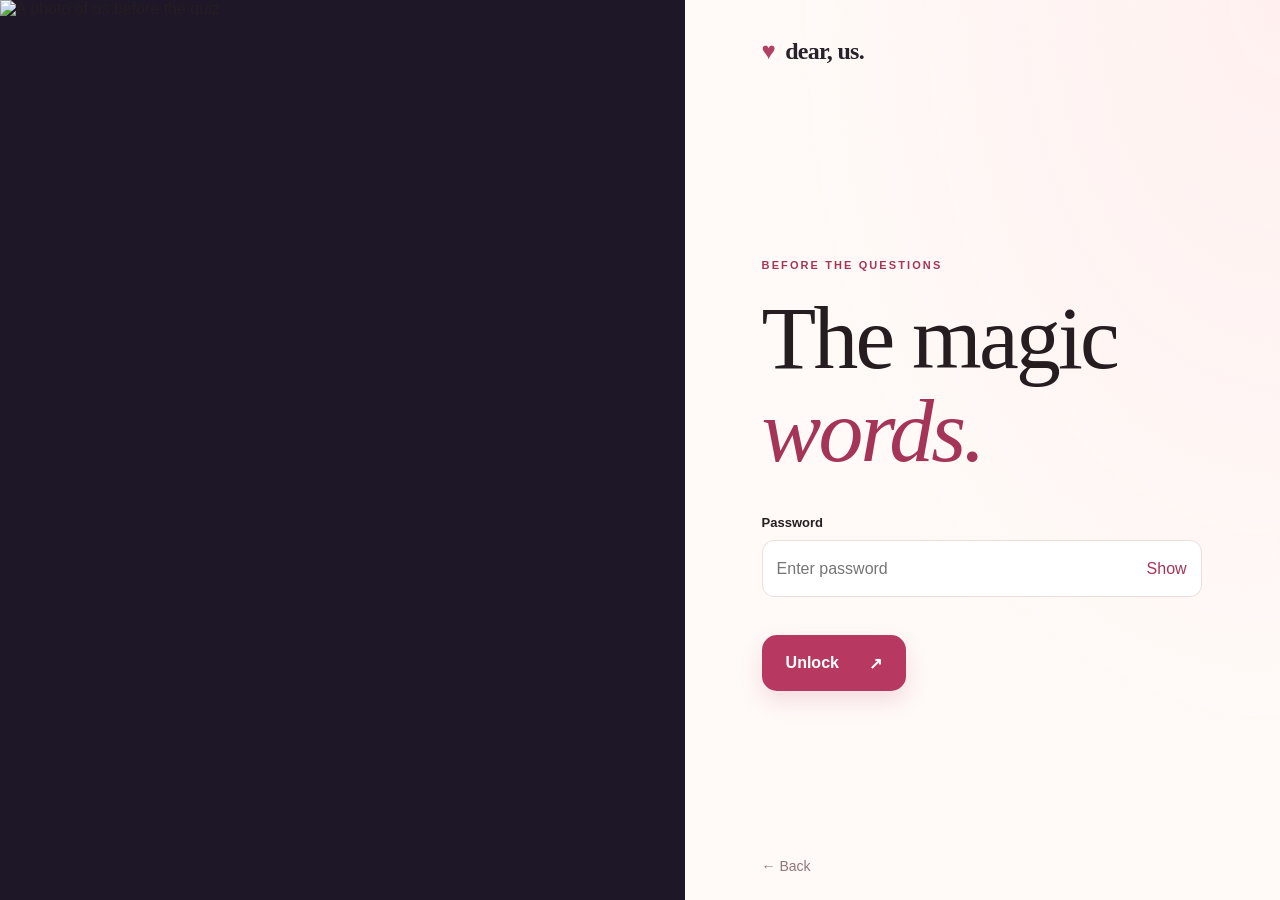
==== quiz.html @ bf6f41c9 "Add multi-page responsive couples quiz" ====
<!doctype html><html lang="en"><head><meta charset="utf-8"><meta name="viewport" content="width=device-width,initial-scale=1,viewport-fit=cover"><meta name="theme-color" content="#fff8f4"><meta name="apple-mobile-web-app-capable" content="yes"><meta name="apple-mobile-web-app-title" content="dear, us."><link rel="stylesheet" href="styles.css"><title>dear, us. ♡</title></head><body data-page="quiz"><div class="app"><header><a class="brand" href="index.html">♥ <span>dear, us.</span></a><span id="count" class="counter">01 / 11</span></header><main class="quiz-main"><div class="progress"><div id="progress" class="fill"></div></div><section class="quiz-card" id="quiz-card"><div class="quiz-top"><span id="category">Love &amp; commitment</span><span id="number">Question 01</span></div><h1 id="question" aria-live="polite"></h1><div class="buttons" id="button-stage"><button id="yes" class="answer yes" type="button">Yes ♡</button><button id="no" class="answer no" type="button">No</button></div></section></main><footer><button id="prev" class="textbutton" type="button">← Previous</button><span>♡</span><button id="next" class="textbutton" type="button" hidden>Next →</button></footer></div><div id="popup" class="popup" role="dialog" aria-label="Playful surprise" aria-hidden="true"><div class="popup-inner"><img src="assets/surprise.webp" alt="Crossed arms in a playful reaction"></div></div><script src="shared.js"></script></body></html>
---- styles.css ----
:root{--ink:#251d20;--rose:#a53558;--soft:#fdf6f2;--border:#ecdeda;--paper:#fffaf7;--muted:#8e777d}
*{box-sizing:border-box}html{min-height:100%;background:var(--soft);-webkit-text-size-adjust:100%}body{margin:0;color:var(--ink);font-family:-apple-system,BlinkMacSystemFont,"Segoe UI",Arial,sans-serif;min-height:100dvh;overscroll-behavior-y:none;animation:enter .42s ease both}body.leaving{animation:leave .23s ease both;pointer-events:none}button,input{font:inherit}a{color:inherit;text-decoration:none}button{cursor:pointer;-webkit-tap-highlight-color:transparent;touch-action:manipulation}a{-webkit-tap-highlight-color:transparent}button:focus-visible,a:focus-visible,input:focus-visible{outline:3px solid #db86a1;outline-offset:3px}img{display:block;max-width:100%}
@keyframes enter{from{opacity:.45;transform:translateY(8px)}to{opacity:1;transform:translateY(0)}}@keyframes leave{to{opacity:0;transform:translateY(-7px)}}
.split{width:100%;min-height:100dvh;display:grid;grid-template-columns:minmax(0,1.07fr) minmax(0,.93fr)}.visual{min-height:100dvh;overflow:hidden;background:#1d1728}.visual img{width:100%;height:100%;min-height:100dvh;object-fit:cover;object-position:center}.hero{padding:max(38px,env(safe-area-inset-top)) max(40px,6vw) max(26px,env(safe-area-inset-bottom));display:flex;flex-direction:column;justify-content:space-between;background:radial-gradient(ellipse at top right,#fff0ef,transparent 60%),var(--paper);min-width:0}.brand{display:inline-flex;align-items:center;gap:10px;color:#b24065;font-family:Georgia,serif;font-size:24px;font-weight:bold;letter-spacing:-.7px;white-space:nowrap}.brand span{color:#28202a}.intro{padding:8vh 0 5vh;max-width:440px}.eyebrow{font-size:11px;color:var(--rose);letter-spacing:2.1px;text-transform:uppercase;font-weight:750}.intro h1,.results-main h1{font-family:Georgia,"Times New Roman",serif;line-height:1.04;letter-spacing:-2.8px;font-size:clamp(62px,7vw,108px);font-weight:400;margin:20px 0}.intro h1 em,.results-main h1 em{color:var(--rose);font-weight:400}.intro>p{color:var(--muted);font-size:16px;margin:16px 0 35px}.primary{background:#b73962;color:white;border:0;border-radius:15px;min-height:56px;padding:15px 24px;display:inline-flex;align-items:center;justify-content:space-between;gap:30px;font-weight:700;box-shadow:0 10px 22px rgba(183,57,98,.15);transition:transform .2s,box-shadow .2s}.primary:active{transform:scale(.975)}.footnote{font-size:24px;color:var(--rose)}.back{color:var(--muted);font-size:14px}.intro form{margin-top:38px}.intro label{display:block;font-weight:700;font-size:13px;margin:0 0 10px}.input-line{display:flex;align-items:center;border:1px solid var(--border);background:#fff;border-radius:12px;overflow:hidden}.input-line:focus-within{border-color:#b73962}.input-line input{min-width:0;width:100%;font-size:16px;border:0;background:transparent;padding:15px 14px;outline:none;height:55px}.tinybutton{border:0;background:transparent;color:var(--rose);padding:14px}.error{height:20px;margin:9px 0;color:#bd3351;font-size:13px}
.app{min-height:100dvh;display:flex;flex-direction:column;padding:max(20px,env(safe-area-inset-top)) max(18px,env(safe-area-inset-right)) max(20px,env(safe-area-inset-bottom)) max(18px,env(safe-area-inset-left));background:radial-gradient(circle at 50% 28%,#fff0f0,transparent 52%),var(--soft)}.app header{width:min(860px,100%);margin:0 auto;display:flex;align-items:center;justify-content:space-between}.counter{color:var(--rose);font-size:12px;letter-spacing:1px;font-weight:750}.quiz-main{width:min(760px,100%);margin:auto;display:flex;flex-direction:column;justify-content:center;gap:19px;padding:34px 0;min-height:0}.progress{height:5px;border-radius:10px;background:#efddd9;overflow:hidden}.fill{width:9.09%;height:100%;border-radius:10px;background:#b73962;transition:width .36s ease}.quiz-card{border:1px solid #f1e1df;box-shadow:0 20px 62px rgba(115,48,66,.05);border-radius:28px;background:#fffefd;min-height:450px;padding:clamp(22px,5vw,55px);display:flex;flex-direction:column;transition:opacity .17s,transform .17s}.quiz-card.switching{opacity:0;transform:translateY(8px)}.quiz-top{display:flex;align-items:center;justify-content:space-between;gap:12px;color:var(--rose);font-size:12px;letter-spacing:.6px;font-weight:700}.quiz-top span:last-child{color:#af9a9a;white-space:nowrap}.quiz-card h1{font-family:Georgia,"Times New Roman",serif;font-weight:400;font-size:clamp(29px,4.4vw,48px);line-height:1.25;letter-spacing:-.75px;margin:55px 0 25px;max-width:660px;flex:1;overflow-wrap:break-word}.buttons{position:relative;min-height:144px;display:flex;gap:13px;align-items:flex-start;padding-top:8px}.answer{border-radius:14px;border:1px solid var(--border);height:58px;min-width:150px;padding:14px 26px;font-weight:750;transition:transform .23s cubic-bezier(.2,.75,.2,1),background .2s,left .28s cubic-bezier(.2,.8,.2,1),top .28s cubic-bezier(.2,.8,.2,1)}.answer:active{transform:scale(.975)}.answer.yes{background:#b73962;color:white;border-color:#b73962}.answer.no{background:#fff;color:#54484a}.buttons.prank .no{position:absolute;top:8px;left:calc(50% + 8px);z-index:1}.buttons.prank .yes{min-width:44%;max-width:48%}.app footer{width:min(860px,100%);display:flex;align-items:center;justify-content:space-between;margin:0 auto;color:#b73962;padding:10px 0}.textbutton{border:0;background:none;font-size:14px;font-weight:700;color:#695960;padding:14px 2px}.textbutton:disabled{opacity:.3}.popup{position:fixed;inset:0;display:grid;place-items:center;z-index:15;background:rgba(36,19,31,.48);padding:max(24px,env(safe-area-inset-top)) 20px max(24px,env(safe-area-inset-bottom));opacity:0;visibility:hidden;pointer-events:none;transition:opacity .29s ease,visibility .29s}.popup.show{opacity:1;visibility:visible;pointer-events:auto}.popup.hide{opacity:0}.popup-inner{width:min(400px,88vw);border:7px solid #fff;border-radius:22px;overflow:hidden;box-shadow:0 28px 88px #32172777;transform:translateY(40px) rotate(-6deg) scale(.7);opacity:0;transition:transform .48s cubic-bezier(.2,1.3,.35,1),opacity .32s}.popup.show .popup-inner{transform:translateY(0) rotate(3deg) scale(1);opacity:1}.popup.hide .popup-inner{transform:translateY(12px) rotate(-2deg) scale(.93);opacity:0}.popup-inner img{width:100%;max-height:65dvh;object-fit:cover}
.results-main{width:min(740px,100%);margin:45px auto 70px}.results-main h1{font-size:clamp(57px,8vw,100px)}.answer-row{display:grid;grid-template-columns:36px minmax(0,1fr) 56px;gap:12px;padding:19px 4px;border-bottom:1px solid var(--border);align-items:start}.answer-row .n{color:var(--rose);font-size:12px}.answer-row .q{font-size:14px;line-height:1.5}.answer-row .a{font-weight:750;color:var(--rose);text-align:right}.answer-row .a.negative{color:#9a8083}.results-buttons{display:flex;flex-wrap:wrap;gap:12px;margin-top:28px}.secondary{border:1px solid var(--border);background:white;border-radius:15px;padding:15px 24px;font-weight:700;color:var(--rose);min-height:56px}#message{font-size:13px;color:var(--rose)}
@media(max-width:720px){.split{grid-template-columns:1fr;grid-template-rows:minmax(0,45dvh) auto}.visual,.visual img{height:45dvh;min-height:0}.visual img{object-fit:cover;object-position:center 45%}.hero{min-height:55dvh;padding:20px max(23px,env(safe-area-inset-right)) max(22px,env(safe-area-inset-bottom)) max(23px,env(safe-area-inset-left));gap:12px}.brand{font-size:21px}.intro{padding:10px 0;max-width:none}.intro h1{font-size:clamp(52px,14vw,74px);margin:14px 0}.intro>p{margin:14px 0 23px}.primary{width:100%}.app{min-height:100dvh}.quiz-main{padding:22px 0}.quiz-card{min-height:410px;border-radius:24px;padding:26px 22px}.quiz-card h1{font-size:clamp(27px,7.6vw,38px);margin:44px 0 25px}.buttons{min-height:143px}.answer{min-width:0;width:calc(50% - 7px);height:60px;padding:12px 10px}.buttons.prank .yes{min-width:0;max-width:none}.buttons.prank .no{left:calc(50% + 7px)}.results-main{margin:25px auto 50px}.results-main h1{font-size:65px}}
@media(max-width:370px){.quiz-card{padding:22px 17px;min-height:385px}.quiz-card h1{font-size:26px}.quiz-top{font-size:10px}.intro h1{font-size:52px}}@media(max-height:610px) and (orientation:landscape){.split{grid-template-columns:47% 53%;grid-template-rows:auto}.visual,.visual img{height:100dvh;min-height:100dvh}.hero{min-height:100dvh;padding:18px max(20px,env(safe-area-inset-right)) 17px max(20px,env(safe-area-inset-left))}.intro{padding:8px 0}.intro h1{font-size:clamp(38px,8vh,58px);margin:8px 0}.intro>p{margin:8px 0}.app{min-height:100dvh}.quiz-main{margin:15px auto;padding:5px 0}.quiz-card{min-height:280px;padding:17px}.quiz-card h1{font-size:27px;margin:18px 0}.buttons{min-height:100px}.answer{height:50px}.app footer{padding:0}}
@media(prefers-reduced-motion:reduce){*,*:before,*:after{animation-duration:.01ms!important;transition-duration:.01ms!important;scroll-behavior:auto!important}}
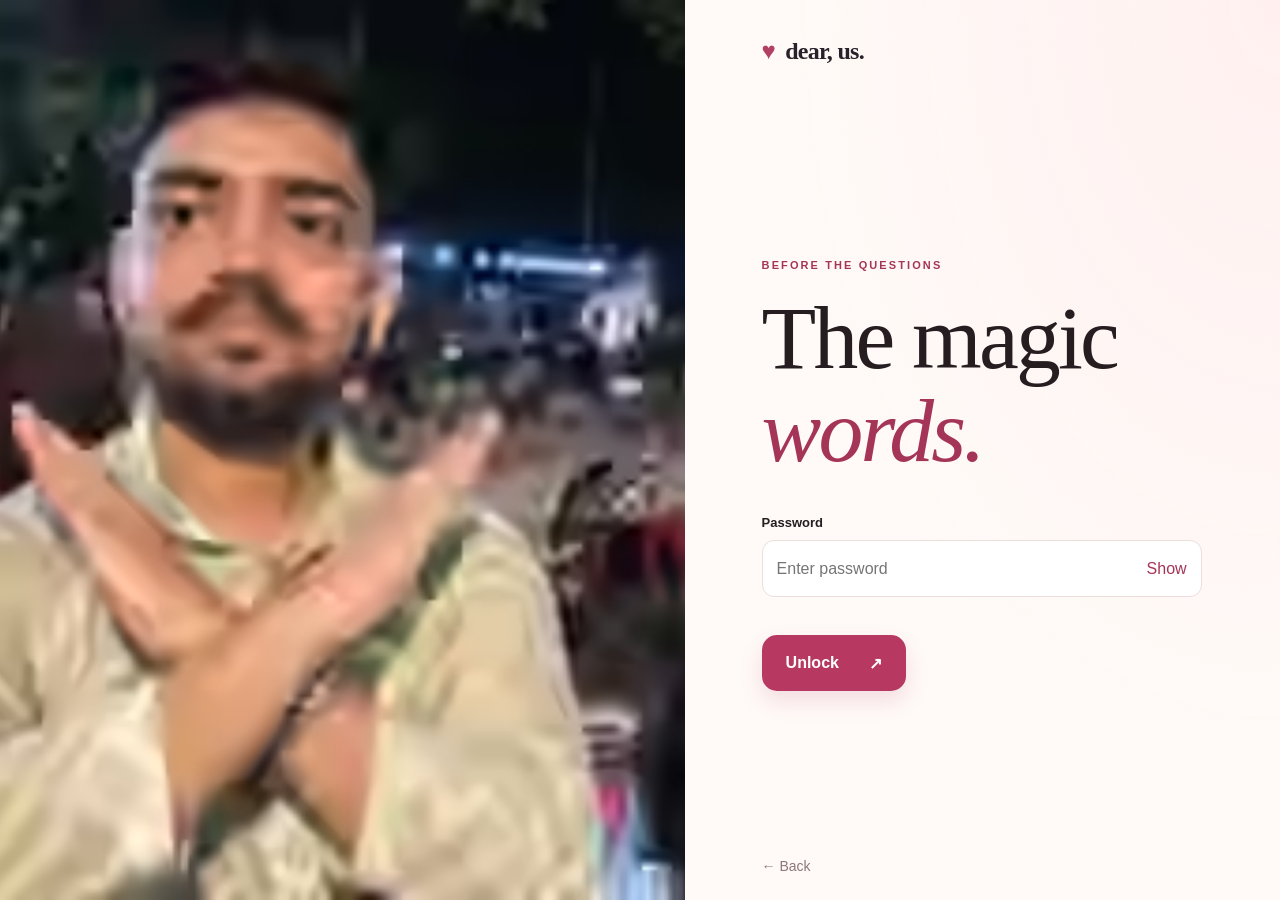
==== commit 0daba25c: "Add optimized cover and personal photos for the quiz" ====
--- a/quiz.html
+++ b/quiz.html
@@ -1 +1 @@
-<!doctype html><html lang="en"><head><meta charset="utf-8"><meta name="viewport" content="width=device-width,initial-scale=1,viewport-fit=cover"><meta name="theme-color" content="#fff8f4"><meta name="apple-mobile-web-app-capable" content="yes"><meta name="apple-mobile-web-app-title" content="dear, us."><link rel="stylesheet" href="styles.css"><title>dear, us. ♡</title></head><body data-page="quiz"><div class="app"><header><a class="brand" href="index.html">♥ <span>dear, us.</span></a><span id="count" class="counter">01 / 11</span></header><main class="quiz-main"><div class="progress"><div id="progress" class="fill"></div></div><section class="quiz-card" id="quiz-card"><div class="quiz-top"><span id="category">Love &amp; commitment</span><span id="number">Question 01</span></div><h1 id="question" aria-live="polite"></h1><div class="buttons" id="button-stage"><button id="yes" class="answer yes" type="button">Yes ♡</button><button id="no" class="answer no" type="button">No</button></div></section></main><footer><button id="prev" class="textbutton" type="button">← Previous</button><span>♡</span><button id="next" class="textbutton" type="button" hidden>Next →</button></footer></div><div id="popup" class="popup" role="dialog" aria-label="Playful surprise" aria-hidden="true"><div class="popup-inner"><img src="assets/surprise.webp" alt="Crossed arms in a playful reaction"></div></div><script src="shared.js"></script></body></html>+<!doctype html><html lang="en"><head><meta charset="utf-8"><meta name="viewport" content="width=device-width,initial-scale=1,viewport-fit=cover"><meta name="theme-color" content="#fff8f4"><meta name="apple-mobile-web-app-capable" content="yes"><meta name="apple-mobile-web-app-title" content="dear, us."><link rel="stylesheet" href="styles.css"><title>dear, us. ♡</title></head><body data-page="quiz"><div class="app"><header><a class="brand" href="index.html">♥ <span>dear, us.</span></a><span id="count" class="counter">01 / 11</span></header><main class="quiz-main"><div class="progress"><div id="progress" class="fill"></div></div><section class="quiz-card" id="quiz-card"><div class="quiz-top"><span id="category">Love &amp; commitment</span><span id="number">Question 01</span></div><h1 id="question" aria-live="polite"></h1><div class="buttons" id="button-stage"><button id="yes" class="answer yes" type="button">Yes ♡</button><button id="no" class="answer no" type="button">No</button></div></section></main><footer><button id="prev" class="textbutton" type="button">← Previous</button><span>♡</span><button id="next" class="textbutton" type="button" hidden>Next →</button></footer></div><div id="popup" class="popup" role="dialog" aria-label="Playful surprise" aria-hidden="true"><div class="popup-inner"><img src="assets/surprise.avif" alt="Crossed arms in a playful reaction"></div></div><script src="shared.js"></script></body></html>
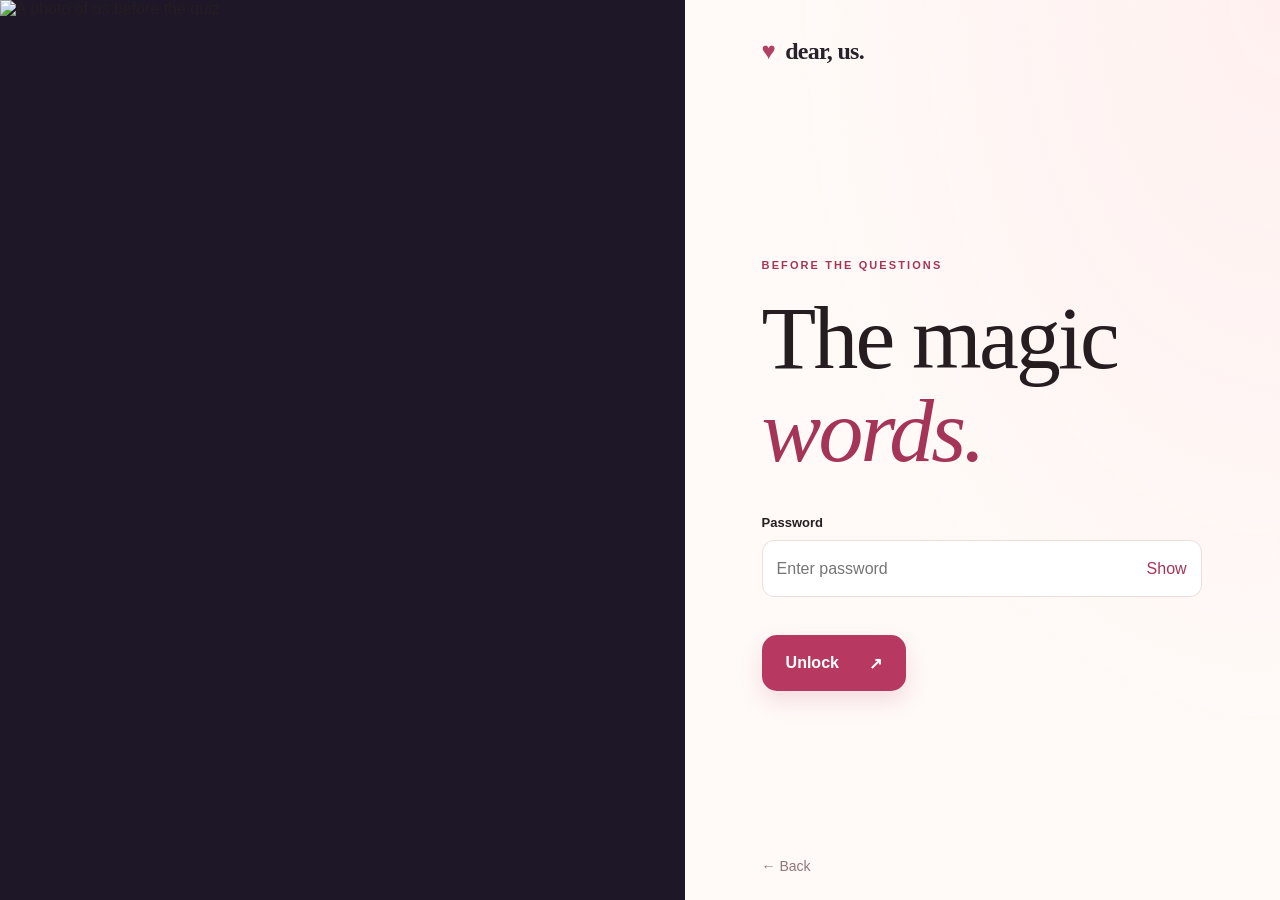
==== commit 3a7db324: "Correct photo order and restore original JPEG assets" ====
--- a/quiz.html
+++ b/quiz.html
@@ -1 +1 @@
-<!doctype html><html lang="en"><head><meta charset="utf-8"><meta name="viewport" content="width=device-width,initial-scale=1,viewport-fit=cover"><meta name="theme-color" content="#fff8f4"><meta name="apple-mobile-web-app-capable" content="yes"><meta name="apple-mobile-web-app-title" content="dear, us."><link rel="stylesheet" href="styles.css"><title>dear, us. ♡</title></head><body data-page="quiz"><div class="app"><header><a class="brand" href="index.html">♥ <span>dear, us.</span></a><span id="count" class="counter">01 / 11</span></header><main class="quiz-main"><div class="progress"><div id="progress" class="fill"></div></div><section class="quiz-card" id="quiz-card"><div class="quiz-top"><span id="category">Love &amp; commitment</span><span id="number">Question 01</span></div><h1 id="question" aria-live="polite"></h1><div class="buttons" id="button-stage"><button id="yes" class="answer yes" type="button">Yes ♡</button><button id="no" class="answer no" type="button">No</button></div></section></main><footer><button id="prev" class="textbutton" type="button">← Previous</button><span>♡</span><button id="next" class="textbutton" type="button" hidden>Next →</button></footer></div><div id="popup" class="popup" role="dialog" aria-label="Playful surprise" aria-hidden="true"><div class="popup-inner"><img src="assets/surprise.avif" alt="Crossed arms in a playful reaction"></div></div><script src="shared.js"></script></body></html>+<!doctype html><html lang="en"><head><meta charset="utf-8"><meta name="viewport" content="width=device-width,initial-scale=1,viewport-fit=cover"><meta name="theme-color" content="#fff8f4"><meta name="apple-mobile-web-app-capable" content="yes"><meta name="apple-mobile-web-app-title" content="dear, us."><link rel="stylesheet" href="styles.css"><title>dear, us. ♡</title></head><body data-page="quiz"><div class="app"><header><a class="brand" href="index.html">♥ <span>dear, us.</span></a><span id="count" class="counter">01 / 11</span></header><main class="quiz-main"><div class="progress"><div id="progress" class="fill"></div></div><section class="quiz-card" id="quiz-card"><div class="quiz-top"><span id="category">Love &amp; commitment</span><span id="number">Question 01</span></div><h1 id="question" aria-live="polite"></h1><div class="buttons" id="button-stage"><button id="yes" class="answer yes" type="button">Yes ♡</button><button id="no" class="answer no" type="button">No</button></div></section></main><footer><button id="prev" class="textbutton" type="button">← Previous</button><span>♡</span><button id="next" class="textbutton" type="button" hidden>Next →</button></footer></div><div id="popup" class="popup" role="dialog" aria-label="Playful surprise" aria-hidden="true"><div class="popup-inner"><img src="https://d2ol7oe51mr4n9.cloudfront.net/user_3JgOUx1KQtK2iahxOUoyAghrDnQ/b4a8a82e-47f9-4b44-a01a-c1ffe7756856.jpg" alt="Crossed arms in a playful reaction"></div></div><script src="shared.js"></script></body></html>
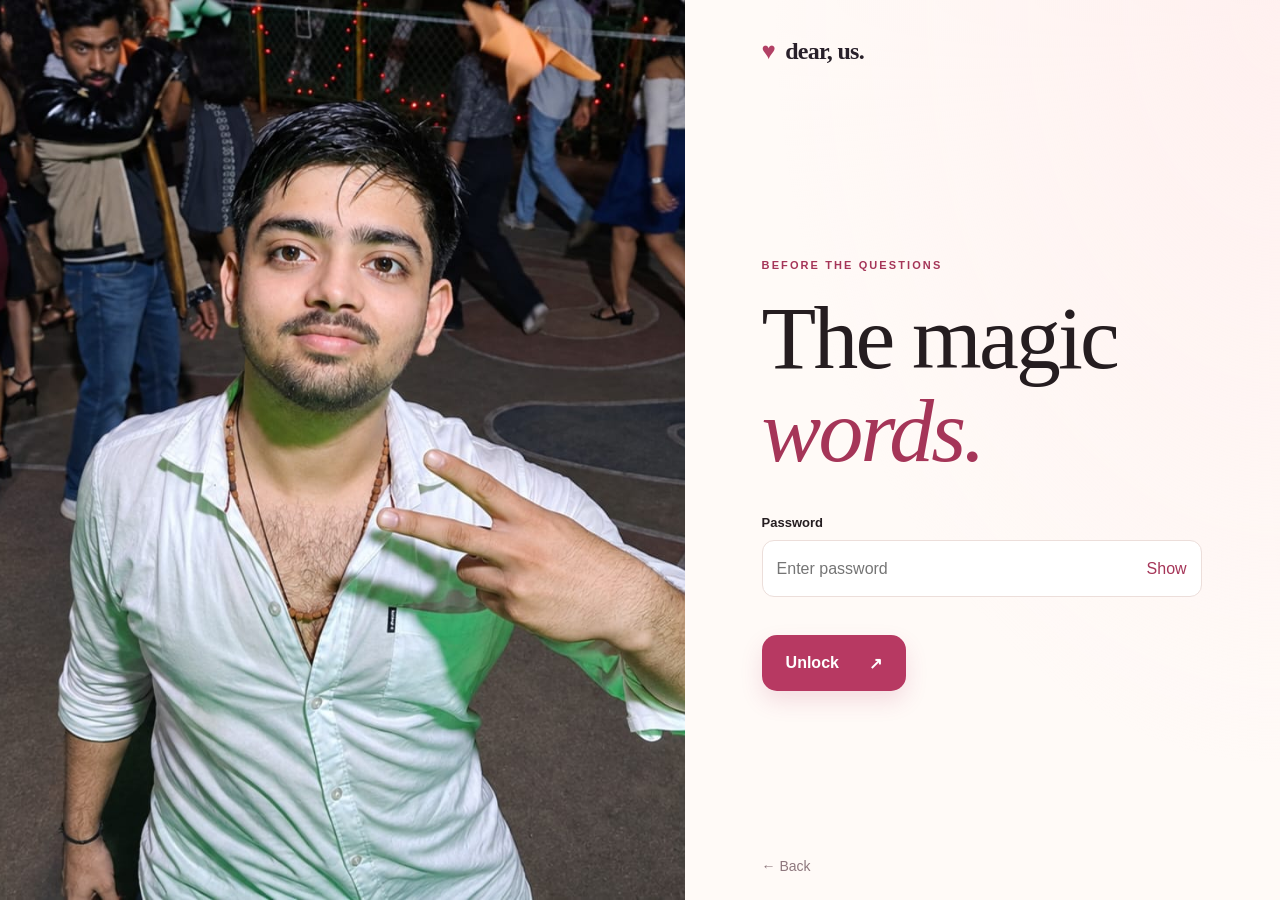
==== commit 265c6aa4: "Fix swapped photos and restore original resolution" ====
--- a/quiz.html
+++ b/quiz.html
@@ -1 +1 @@
-<!doctype html><html lang="en"><head><meta charset="utf-8"><meta name="viewport" content="width=device-width,initial-scale=1,viewport-fit=cover"><meta name="theme-color" content="#fff8f4"><meta name="apple-mobile-web-app-capable" content="yes"><meta name="apple-mobile-web-app-title" content="dear, us."><link rel="stylesheet" href="styles.css"><title>dear, us. ♡</title></head><body data-page="quiz"><div class="app"><header><a class="brand" href="index.html">♥ <span>dear, us.</span></a><span id="count" class="counter">01 / 11</span></header><main class="quiz-main"><div class="progress"><div id="progress" class="fill"></div></div><section class="quiz-card" id="quiz-card"><div class="quiz-top"><span id="category">Love &amp; commitment</span><span id="number">Question 01</span></div><h1 id="question" aria-live="polite"></h1><div class="buttons" id="button-stage"><button id="yes" class="answer yes" type="button">Yes ♡</button><button id="no" class="answer no" type="button">No</button></div></section></main><footer><button id="prev" class="textbutton" type="button">← Previous</button><span>♡</span><button id="next" class="textbutton" type="button" hidden>Next →</button></footer></div><div id="popup" class="popup" role="dialog" aria-label="Playful surprise" aria-hidden="true"><div class="popup-inner"><img src="https://d2ol7oe51mr4n9.cloudfront.net/user_3JgOUx1KQtK2iahxOUoyAghrDnQ/b4a8a82e-47f9-4b44-a01a-c1ffe7756856.jpg" alt="Crossed arms in a playful reaction"></div></div><script src="shared.js"></script></body></html>+<!doctype html><html lang="en"><head><meta charset="utf-8"><meta name="viewport" content="width=device-width,initial-scale=1,viewport-fit=cover"><meta name="theme-color" content="#fff8f4"><meta name="apple-mobile-web-app-capable" content="yes"><meta name="apple-mobile-web-app-title" content="dear, us."><link rel="stylesheet" href="styles.css"><title>dear, us. ♡</title></head><body data-page="quiz"><div class="app"><header><a class="brand" href="index.html">♥ <span>dear, us.</span></a><span id="count" class="counter">01 / 11</span></header><main class="quiz-main"><div class="progress"><div id="progress" class="fill"></div></div><section class="quiz-card" id="quiz-card"><div class="quiz-top"><span id="category">Love &amp; commitment</span><span id="number">Question 01</span></div><h1 id="question" aria-live="polite"></h1><div class="buttons" id="button-stage"><button id="yes" class="answer yes" type="button">Yes ♡</button><button id="no" class="answer no" type="button">No</button></div></section></main><footer><button id="prev" class="textbutton" type="button">← Previous</button><span>♡</span><button id="next" class="textbutton" type="button" hidden>Next →</button></footer></div><div id="popup" class="popup" role="dialog" aria-label="Playful surprise" aria-hidden="true"><div class="popup-inner"><img src="assets/reaction-photo.jpg" alt="Crossed arms in a playful reaction"></div></div><script src="shared.js"></script></body></html>
